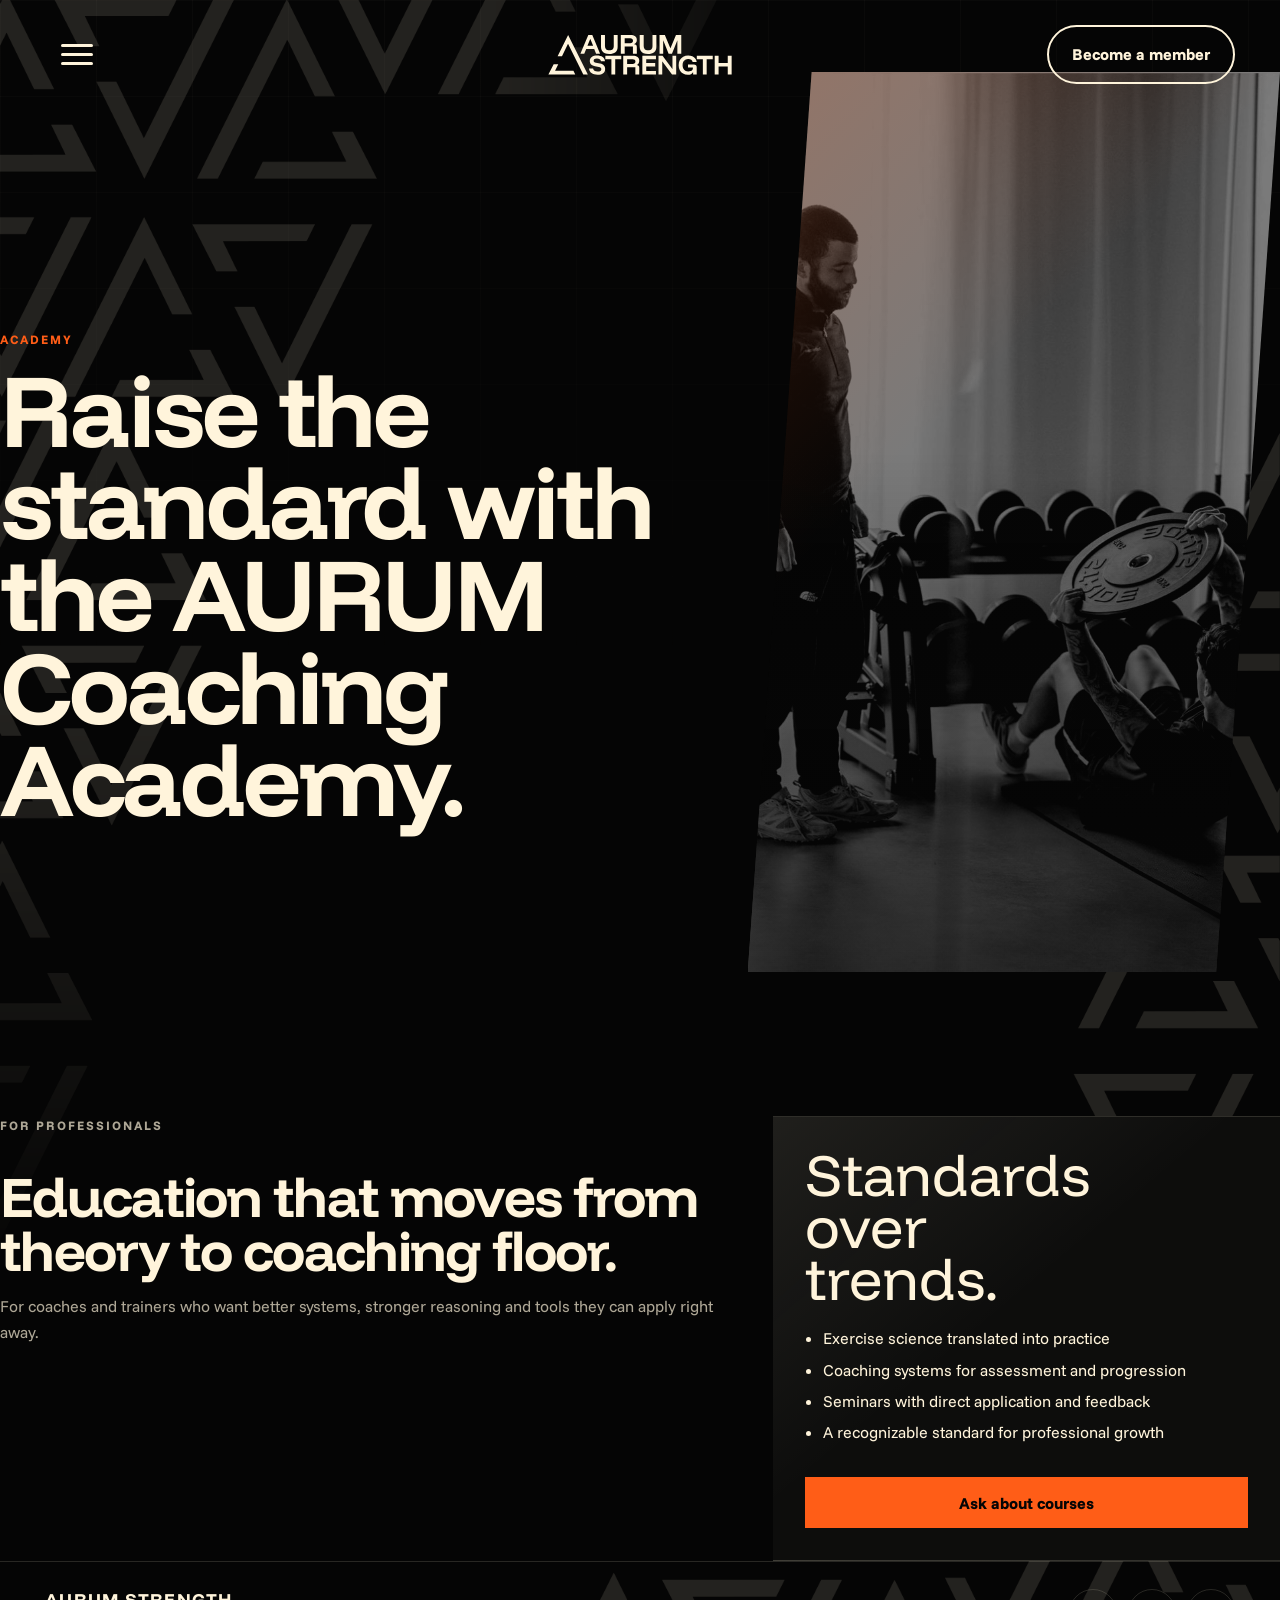
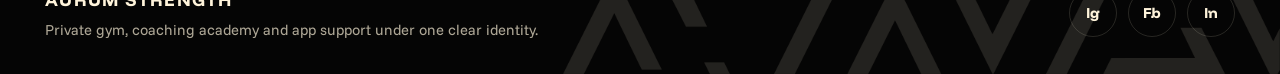
==== academy.html @ a79fa06f "Initial AURUMstrength website" ====
<!DOCTYPE html>
<html lang="en">
  <head>
    <meta charset="UTF-8" />
    <meta name="viewport" content="width=device-width, initial-scale=1.0" />
    <title>Academy | AURUM Strength</title>
    <meta
      name="description"
      content="AURUM Coaching Academy offers practical education for coaches and trainers who want stronger systems."
    />
    <link rel="preconnect" href="https://fonts.googleapis.com" />
    <link rel="preconnect" href="https://fonts.gstatic.com" crossorigin />
    <link
      href="https://fonts.googleapis.com/css2?family=Funnel+Display:wght@300..800&amp;family=Funnel+Sans:wght@300..800&amp;display=swap"
      rel="stylesheet"
    />
    <link rel="stylesheet" href="styles.css" />
  </head>
  <body>
    <div class="site-shell">
      <header class="site-header">
        <button class="nav-toggle" type="button" aria-expanded="false" aria-controls="site-nav" aria-label="Open navigation">
          <span></span>
          <span></span>
          <span></span>
        </button>
        <a class="brand" href="index.html" aria-label="Aurum Strength home">
          <img src="assets/logo-horizontal-beige.svg" alt="AURUM Strength" />
        </a>
        <a class="member-cta" href="contact.html">Become a member</a>
        <nav class="site-nav" id="site-nav" aria-label="Primary">
          <div class="nav-panel">
            <div class="nav-column">
              <p>Navigate</p>
              <a href="index.html">Home</a>
              <a href="offer.html">Offer</a>
              <a href="system.html">System</a>
              <a class="is-active" href="academy.html">Academy</a>
              <a href="contact.html">Contact</a>
            </div>
            <div class="nav-column nav-column-large">
              <p>Start</p>
              <a href="contact.html">Become a member</a>
              <a href="contact.html">Book intake</a>
            </div>
            <div class="nav-column nav-meta">
              <p>AURUM Strength</p>
              <span>Private gym, coaching academy and app support in Antwerp.</span>
            </div>
          </div>
        </nav>
      </header>

      <main>
        <section class="academy-hero section">
          <div class="reveal">
            <p class="eyebrow">Academy</p>
            <h1>Raise the standard with the AURUM Coaching Academy.</h1>
          </div>
          <figure class="academy-media reveal">
            <img
              src="assets/aurum-coaching.jpeg"
              alt="AURUM coach observing training technique"
            />
          </figure>
        </section>

        <section class="section academy-layout">
          <div class="section-heading reveal">
            <p class="eyebrow">For professionals</p>
            <h2>Education that moves from theory to coaching floor.</h2>
            <p>
              For coaches and trainers who want better systems, stronger
              reasoning and tools they can apply right away.
            </p>
          </div>
          <div class="academy-manifest reveal">
            <p>Standards over trends.</p>
            <ul>
              <li>Exercise science translated into practice</li>
              <li>Coaching systems for assessment and progression</li>
              <li>Seminars with direct application and feedback</li>
              <li>A recognizable standard for professional growth</li>
            </ul>
            <a class="button button-primary" href="contact.html">Ask about courses</a>
          </div>
        </section>
      </main>

      <footer class="site-footer">
        <div>
          <p>AURUM Strength</p>
          <p>Private gym, coaching academy and app support under one clear identity.</p>
        </div>
        <nav class="footer-socials" aria-label="Social media">
          <a href="https://www.instagram.com/aurumstrength/" target="_blank" rel="noopener" aria-label="AURUM Strength on Instagram">Ig</a>
          <a href="https://www.facebook.com/aurumstrength/" target="_blank" rel="noopener" aria-label="AURUM Strength on Facebook">Fb</a>
          <a href="https://www.linkedin.com/company/aurum-strength/" target="_blank" rel="noopener" aria-label="AURUM Strength on LinkedIn">In</a>
        </nav>
      </footer>
    </div>
    <script src="script.js"></script>
  </body>
</html>
---- styles.css ----
:root {
  --color-black: #050505;
  --color-black-soft: #0d0d0c;
  --color-beige: #fff4db;
  --color-beige-muted: rgba(255, 244, 219, 0.68);
  --color-beige-line: rgba(255, 244, 219, 0.14);
  --color-orange: #ff5d17;
  --color-orange-soft: rgba(255, 93, 23, 0.14);
  --shadow-large: 0 28px 70px rgba(0, 0, 0, 0.48);
  --page-padding: clamp(1rem, 3.5vw, 4rem);
  --corner-pattern-width: clamp(440px, 56vw, 920px);
}

* {
  box-sizing: border-box;
}

html {
  scroll-behavior: smooth;
}

body {
  margin: 0;
  font-family: "Funnel Sans", "Helvetica Neue", Arial, sans-serif;
  background: var(--color-black);
  color: var(--color-beige);
}

body.nav-open {
  overflow: hidden;
}

body::before {
  content: "";
  position: fixed;
  inset: 0;
  z-index: -1;
  background:
    linear-gradient(90deg, rgba(255, 244, 219, 0.035) 1px, transparent 1px),
    linear-gradient(rgba(255, 244, 219, 0.035) 1px, transparent 1px);
  background-size: 96px 96px;
  mask-image: linear-gradient(180deg, rgba(0, 0, 0, 0.7), transparent 78%);
  pointer-events: none;
}

a {
  color: inherit;
  text-decoration: none;
}

p,
ul,
figure {
  margin: 0;
}

ul {
  padding-left: 1.1rem;
}

img {
  display: block;
  max-width: 100%;
}

.site-shell {
  position: relative;
  min-height: 100vh;
  overflow-x: hidden;
}

.site-shell::before {
  content: "";
  position: absolute;
  top: 0;
  left: 0;
  z-index: 0;
  width: min(100vw, calc(var(--corner-pattern-width) + 10vw));
  height: min(145vh, 1500px);
  background: url("assets/aurum-pattern-corner.png") top left / var(--corner-pattern-width) auto no-repeat;
  opacity: 0.12;
  -webkit-mask-image:
    linear-gradient(90deg, black 0 58%, transparent 100%),
    linear-gradient(180deg, black 0 54%, transparent 100%);
  -webkit-mask-composite: source-in;
  mask-image:
    linear-gradient(90deg, black 0 58%, transparent 100%),
    linear-gradient(180deg, black 0 54%, transparent 100%);
  mask-composite: intersect;
  pointer-events: none;
}

.site-shell::after {
  content: "";
  position: absolute;
  right: 0;
  bottom: 0;
  z-index: 0;
  width: min(100vw, calc(var(--corner-pattern-width) + 10vw));
  height: min(145vh, 1500px);
  background: url("assets/aurum-pattern-corner.png") top left / var(--corner-pattern-width) auto no-repeat;
  opacity: 0.12;
  transform: rotate(180deg);
  pointer-events: none;
}

.site-header,
main,
.site-footer {
  position: relative;
  z-index: 1;
}

.section {
  width: 100%;
  margin: 0;
  padding-left: var(--page-padding);
  padding-right: var(--page-padding);
}

.site-header {
  position: fixed;
  top: 0;
  left: 0;
  z-index: 20;
  display: flex;
  align-items: center;
  justify-content: space-between;
  gap: 1rem;
  width: 100%;
  margin: 0;
  min-height: 108px;
  padding: 1.4rem var(--page-padding);
  background: transparent;
  color: var(--color-beige);
  transition:
    min-height 220ms ease,
    padding 220ms ease,
    background 220ms ease,
    box-shadow 220ms ease,
    color 220ms ease;
}

.site-header::after {
  content: "";
  position: absolute;
  left: var(--page-padding);
  right: var(--page-padding);
  bottom: -1px;
  height: 1px;
  background: linear-gradient(90deg, transparent, rgba(255, 244, 219, 0.44), transparent);
  opacity: 0;
  transition: opacity 220ms ease;
}

.site-header.is-scrolled {
  min-height: 86px;
  padding-block: 1rem;
  background: rgba(5, 5, 5, 0.88);
  box-shadow: 0 18px 42px rgba(0, 0, 0, 0.34);
  backdrop-filter: blur(20px);
}

.site-header.is-scrolled::after,
.nav-open .site-header::after {
  opacity: 1;
}

.nav-open .site-header {
  background: var(--color-beige);
  color: var(--color-black);
  box-shadow: none;
}

.brand {
  position: absolute;
  left: 50%;
  top: 50%;
  z-index: 31;
  transform: translate(-50%, -50%);
}

.brand img {
  width: clamp(190px, 15vw, 260px);
  height: auto;
}

.nav-open .brand img {
  filter: brightness(0);
}

.site-nav {
  position: fixed;
  inset: 0;
  z-index: 25;
  display: grid;
  align-items: center;
  min-height: 100vh;
  padding: 9rem var(--page-padding) 4rem;
  background: var(--color-beige);
  color: var(--color-black);
  opacity: 0;
  pointer-events: none;
  transform: translateY(-1rem);
  transition:
    opacity 220ms ease,
    transform 220ms ease;
}

.site-nav::before {
  content: "";
  position: absolute;
  inset: 0;
  background: url("assets/aurum-pattern-corner.png") top left / var(--corner-pattern-width) auto no-repeat;
  filter: brightness(0);
  opacity: 0.08;
  -webkit-mask-image:
    linear-gradient(90deg, black 0 58%, transparent 100%),
    linear-gradient(180deg, black 0 54%, transparent 100%);
  -webkit-mask-composite: source-in;
  mask-image:
    linear-gradient(90deg, black 0 58%, transparent 100%),
    linear-gradient(180deg, black 0 54%, transparent 100%);
  mask-composite: intersect;
  pointer-events: none;
}

.site-nav.is-open {
  opacity: 1;
  pointer-events: auto;
  transform: translateY(0);
}

.nav-panel {
  position: relative;
  z-index: 1;
  display: grid;
  grid-template-columns: minmax(220px, 0.85fr) minmax(260px, 1fr) minmax(220px, 0.85fr);
  gap: clamp(2rem, 6vw, 7rem);
  width: 100%;
}

.nav-column {
  display: grid;
  align-content: start;
  gap: 1rem;
}

.nav-column p {
  margin-bottom: 0.6rem;
  color: rgba(5, 5, 5, 0.58);
  text-transform: uppercase;
  letter-spacing: 0.14em;
  font-size: 0.78rem;
  font-weight: 900;
}

.nav-column a {
  width: fit-content;
  color: var(--color-black);
  font-family: "Funnel Display", "Funnel Sans", sans-serif;
  font-size: clamp(2.4rem, 4.2vw, 5.4rem);
  font-weight: 900;
  line-height: 0.92;
  letter-spacing: -0.03em;
  text-transform: uppercase;
  transition:
    color 180ms ease,
    transform 180ms ease;
}

.nav-column a:hover,
.nav-column a:focus-visible,
.nav-column .is-active {
  color: var(--color-orange);
  transform: translateX(0.25rem);
}

.nav-column-large,
.nav-meta {
  padding-top: 0;
}

.nav-meta {
  gap: 1.6rem;
}

.nav-meta span {
  max-width: 18rem;
  color: rgba(5, 5, 5, 0.7);
  font-size: clamp(1.1rem, 1.4vw, 1.35rem);
  line-height: 1.45;
}

.member-cta {
  position: relative;
  z-index: 31;
  display: inline-flex;
  align-items: center;
  justify-content: center;
  min-height: 3.7rem;
  padding: 0.95rem 1.45rem;
  border: 2px solid currentColor;
  border-radius: 999px;
  color: currentColor;
  font-size: clamp(1rem, 1.05vw, 1.2rem);
  font-weight: 900;
  transition:
    background 180ms ease,
    color 180ms ease,
    transform 180ms ease;
}

.member-cta:hover,
.member-cta:focus-visible {
  background: var(--color-beige);
  color: var(--color-black);
  transform: translateY(-2px);
}

.nav-open .member-cta:hover,
.nav-open .member-cta:focus-visible {
  background: var(--color-black);
  color: var(--color-beige);
}

.nav-toggle {
  position: relative;
  z-index: 31;
  display: grid;
  gap: 0.34rem;
  width: 4rem;
  height: 4rem;
  place-content: center;
  border: 0;
  padding: 0;
  background: transparent;
  color: currentColor;
  cursor: pointer;
}

.nav-toggle span {
  display: block;
  width: 2rem;
  height: 0.22rem;
  border-radius: 999px;
  background: currentColor;
  transition:
    opacity 180ms ease,
    transform 180ms ease;
}

.nav-toggle.is-open span:nth-child(1) {
  transform: translateY(0.56rem) rotate(45deg);
}

.nav-toggle.is-open span:nth-child(2) {
  opacity: 0;
}

.nav-toggle.is-open span:nth-child(3) {
  transform: translateY(-0.56rem) rotate(-45deg);
}

.hero,
.page-hero {
  display: grid;
  grid-template-columns: minmax(0, 0.95fr) minmax(320px, 1.05fr);
  gap: 2rem;
  align-items: end;
  padding: 4.5rem 0 3rem;
}

.hero {
  min-height: 100vh;
  align-items: stretch;
  padding-top: 0;
}

.page-hero,
.academy-hero,
.contact-hero {
  min-height: 100vh;
  align-items: stretch;
  padding-top: 0;
}

.hero-copy,
.page-hero > div,
.academy-hero > div,
.contact-hero > div {
  align-self: center;
  padding-top: 7rem;
}

.hero .hero-media,
.page-hero .page-media,
.academy-hero .academy-media,
.contact-hero .contact-media {
  min-height: 100vh;
}

.page-hero {
  min-height: 100vh;
}

.eyebrow,
.card-label {
  color: var(--color-orange);
  text-transform: uppercase;
  letter-spacing: 0.16em;
  font-size: 0.78rem;
  font-weight: 800;
}

.eyebrow {
  margin-bottom: 1rem;
}

h1,
h2,
h3 {
  margin: 0;
  font-family: "Funnel Display", "Funnel Sans", sans-serif;
  letter-spacing: -0.03em;
}

.hero h1,
.page-hero h1 {
  max-width: 10ch;
  font-size: clamp(4rem, 8vw, 8rem);
  line-height: 0.9;
}

.page-hero h1 {
  max-width: 11ch;
}

.hero-text,
.section-heading p,
.atmosphere-copy p,
.feature-card p,
.content-card p,
.step-card p,
.contact-card p,
.detail-panel,
.site-footer {
  color: var(--color-beige-muted);
  line-height: 1.65;
}

.hero-text {
  max-width: 39rem;
  margin-top: 1.35rem;
  font-size: 1.08rem;
}

.hero-actions {
  display: flex;
  flex-wrap: wrap;
  gap: 0.85rem;
  margin-top: 2rem;
}

.button {
  display: inline-flex;
  align-items: center;
  justify-content: center;
  min-height: 3.2rem;
  padding: 0.85rem 1.25rem;
  border: 1px solid transparent;
  font-weight: 800;
  transition:
    transform 180ms ease,
    background 180ms ease,
    border-color 180ms ease;
}

.button:hover,
.button:focus-visible {
  transform: translateY(-2px);
}

.button-primary {
  background: var(--color-orange);
  color: var(--color-black);
}

.button-secondary {
  border-color: var(--color-beige-line);
  background: rgba(255, 244, 219, 0.05);
  color: var(--color-beige);
}

.hero-media,
.page-media,
.image-frame,
.academy-media,
.contact-media {
  position: relative;
  overflow: hidden;
  background: var(--color-black-soft);
  box-shadow: var(--shadow-large);
}

.hero-media,
.page-media {
  min-height: clamp(420px, 58vw, 690px);
}

.image-frame {
  min-height: 520px;
}

.hero-media img,
.page-media img,
.image-frame img,
.academy-media img,
.contact-media img {
  width: 100%;
  height: 100%;
  min-height: inherit;
  object-fit: cover;
  opacity: 0.56;
  filter: grayscale(1) contrast(1.12) brightness(0.82);
}

.hero-media::after,
.page-media::after,
.image-frame::after,
.academy-media::after,
.contact-media::after {
  content: "";
  position: absolute;
  inset: 0;
  background:
    linear-gradient(180deg, transparent 42%, rgba(5, 5, 5, 0.56)),
    linear-gradient(135deg, rgba(255, 93, 23, 0.2), transparent 38%);
  pointer-events: none;
}

.proof-strip {
  display: grid;
  grid-template-columns: repeat(4, minmax(0, 1fr));
  gap: 1rem;
  width: 100%;
  margin: 0;
  padding: 1.1rem var(--page-padding);
  border-top: 1px solid var(--color-beige-line);
  border-bottom: 1px solid var(--color-beige-line);
  color: var(--color-beige-muted);
  text-transform: uppercase;
  letter-spacing: 0.14em;
  font-size: 0.76rem;
}

.split-section,
.content-grid,
.steps-grid,
.contact-grid,
.offer-editorial,
.system-timeline,
.academy-layout,
.contact-layout,
.atmosphere-section,
.cta-band {
  padding: 6rem 0 0;
}

.section-heading {
  display: grid;
  gap: 1rem;
  max-width: 48rem;
}

.section-heading h2,
.atmosphere-copy h2,
.cta-band h2 {
  font-size: clamp(2.4rem, 4.4vw, 5rem);
  line-height: 0.96;
}

.page-hero-offer {
  grid-template-columns: minmax(0, 1.25fr) minmax(300px, 0.75fr);
}

.page-hero-offer .page-media {
  min-height: 100vh;
}

.page-hero-system {
  grid-template-columns: minmax(320px, 0.78fr) minmax(0, 1.22fr);
}

.page-hero-system .page-media {
  order: -1;
  min-height: 100vh;
}

.offer-editorial {
  display: grid;
  grid-template-columns: minmax(260px, 0.42fr) minmax(0, 0.58fr);
  gap: 3rem;
  align-items: start;
}

.offer-intro {
  position: sticky;
  top: 8rem;
  display: grid;
  gap: 1rem;
}

.offer-intro h2 {
  font-size: clamp(2.2rem, 4vw, 4.2rem);
  line-height: 0.98;
}

.offer-intro p:last-child,
.offer-row p {
  color: var(--color-beige-muted);
  line-height: 1.65;
}

.offer-stack {
  display: grid;
  border-top: 1px solid var(--color-beige-line);
}

.offer-row {
  display: grid;
  grid-template-columns: 4rem minmax(0, 1fr);
  gap: 1rem 1.5rem;
  padding: 2rem 0;
  border-bottom: 1px solid var(--color-beige-line);
}

.offer-row > p {
  grid-column: 2;
  max-width: 34rem;
}

.offer-row span {
  color: var(--color-orange);
  font-family: "Funnel Display", "Funnel Sans", sans-serif;
  font-size: clamp(2.4rem, 4vw, 4.4rem);
  line-height: 0.9;
}

.offer-row h2 {
  max-width: 13ch;
  margin-top: 0.45rem;
  font-size: clamp(1.8rem, 3vw, 3.1rem);
  line-height: 0.96;
}

.system-timeline {
  position: relative;
  display: grid;
  gap: 0;
}

.system-timeline::before {
  content: "";
  position: absolute;
  top: 6rem;
  bottom: 0;
  left: 5.2rem;
  width: 1px;
  background: linear-gradient(180deg, var(--color-orange), var(--color-beige-line));
}

.timeline-step {
  position: relative;
  display: grid;
  grid-template-columns: 7rem minmax(0, 1fr);
  gap: 2rem;
  padding: 2.2rem 0;
  border-top: 1px solid var(--color-beige-line);
}

.timeline-step:last-child {
  border-bottom: 1px solid var(--color-beige-line);
}

.timeline-step span {
  position: relative;
  z-index: 1;
  display: grid;
  place-items: center;
  width: 4.5rem;
  height: 4.5rem;
  background: var(--color-black);
  border: 1px solid var(--color-orange);
  color: var(--color-orange);
  font-family: "Funnel Display", "Funnel Sans", sans-serif;
  font-size: 1.7rem;
}

.timeline-step h2 {
  max-width: 16ch;
  font-size: clamp(2rem, 4vw, 4.2rem);
  line-height: 0.92;
}

.timeline-step p {
  max-width: 38rem;
  margin-top: 1rem;
  color: var(--color-beige-muted);
  line-height: 1.65;
}

.academy-hero {
  display: grid;
  grid-template-columns: minmax(0, 0.78fr) minmax(300px, 0.58fr);
  gap: 2rem;
  align-items: center;
  min-height: 72vh;
  padding: 4.5rem 0 3rem;
}

.academy-hero h1 {
  max-width: 12ch;
  font-size: clamp(4rem, 8vw, 8rem);
  line-height: 0.9;
}

.academy-media {
  min-height: 100vh;
  clip-path: polygon(12% 0, 100% 0, 88% 100%, 0 100%);
}

.academy-layout {
  display: grid;
  grid-template-columns: minmax(0, 0.95fr) minmax(300px, 0.65fr);
  gap: 2rem;
  align-items: start;
}

.academy-manifest {
  display: grid;
  gap: 1.5rem;
  padding: 2rem;
  background:
    linear-gradient(140deg, rgba(255, 244, 219, 0.08), transparent 45%),
    var(--color-black-soft);
  border-top: 1px solid var(--color-beige-line);
  border-bottom: 1px solid var(--color-beige-line);
}

.academy-manifest > p {
  max-width: 8ch;
  color: var(--color-beige);
  font-family: "Funnel Display", "Funnel Sans", sans-serif;
  font-size: clamp(2.4rem, 4.6vw, 4.6rem);
  line-height: 0.88;
}

.academy-manifest li {
  margin-bottom: 0.7rem;
}

.contact-hero {
  position: relative;
  display: grid;
  grid-template-columns: minmax(0, 0.72fr) minmax(320px, 0.78fr);
  gap: 0;
  align-items: end;
  padding: 0 0 0;
}

.contact-hero::before {
  content: "";
  position: absolute;
  inset: 0 auto auto 0;
  z-index: 1;
  width: min(100vw, calc(var(--corner-pattern-width) + 10vw));
  height: min(145vh, 1500px);
  background: url("assets/aurum-pattern-corner.png") top left / var(--corner-pattern-width) auto no-repeat;
  opacity: 0.12;
  -webkit-mask-image:
    linear-gradient(90deg, black 0 58%, transparent 100%),
    linear-gradient(180deg, black 0 54%, transparent 100%);
  -webkit-mask-composite: source-in;
  mask-image:
    linear-gradient(90deg, black 0 58%, transparent 100%),
    linear-gradient(180deg, black 0 54%, transparent 100%);
  mask-composite: intersect;
  pointer-events: none;
}

.contact-hero > div {
  position: relative;
  z-index: 2;
}

.contact-hero h1 {
  max-width: 10ch;
  font-size: clamp(4rem, 8vw, 8rem);
  line-height: 0.9;
}

.contact-media {
  position: relative;
  z-index: 0;
  width: calc(100% + clamp(4.5rem, 8vw, 9.5rem));
  min-height: 100vh;
  align-self: stretch;
  margin-left: calc(clamp(4.5rem, 8vw, 9.5rem) * -1);
}

.contact-layout {
  display: grid;
  grid-template-columns: minmax(0, 0.8fr) minmax(0, 0.8fr) minmax(260px, 0.55fr);
  gap: 0;
  padding-bottom: 6rem;
}

.contact-note {
  display: grid;
  align-content: end;
  min-height: 320px;
  padding: 1.6rem;
  background: var(--color-orange);
  color: var(--color-black);
}

.contact-note p {
  font-family: "Funnel Display", "Funnel Sans", sans-serif;
  font-size: clamp(1.8rem, 3vw, 3rem);
  line-height: 0.98;
}

.map-section {
  display: grid;
  grid-template-columns: minmax(260px, 0.35fr) minmax(0, 0.65fr);
  gap: 2rem;
  align-items: stretch;
  padding-top: 0;
  padding-bottom: 6rem;
}

.map-copy {
  display: grid;
  align-content: end;
  min-height: 520px;
  padding: 2rem 0;
}

.map-copy h2 {
  max-width: 8ch;
  font-size: clamp(3rem, 6vw, 7rem);
  line-height: 0.88;
}

.map-copy p:last-child {
  margin-top: 1rem;
  color: var(--color-beige-muted);
  font-size: 1.05rem;
}

.map-card {
  position: relative;
  display: block;
  min-height: 520px;
  overflow: hidden;
  background:
    linear-gradient(135deg, rgba(255, 93, 23, 0.12), transparent 46%),
    var(--color-black-soft);
  border-top: 1px solid var(--color-beige-line);
  border-bottom: 1px solid var(--color-beige-line);
  box-shadow: var(--shadow-large);
}

.map-card iframe {
  width: 100%;
  height: 100%;
  min-height: inherit;
  border: 0;
  filter: grayscale(1) contrast(1.15) invert(0.9) hue-rotate(180deg);
  opacity: 0.72;
  pointer-events: none;
}

.map-card::after {
  content: "";
  position: absolute;
  inset: 0;
  background:
    linear-gradient(180deg, rgba(5, 5, 5, 0.05), rgba(5, 5, 5, 0.34)),
    radial-gradient(circle at 50% 50%, rgba(255, 93, 23, 0.18), transparent 28%);
  pointer-events: none;
}

.map-badge {
  position: absolute;
  right: 1.2rem;
  bottom: 1.2rem;
  z-index: 1;
  display: inline-flex;
  align-items: center;
  min-height: 3rem;
  padding: 0.8rem 1rem;
  background: var(--color-orange);
  color: var(--color-black);
  font-weight: 900;
}

.question-section {
  display: grid;
  grid-template-columns: minmax(260px, 0.38fr) minmax(0, 0.62fr);
  gap: 2rem;
  align-items: start;
  padding-top: 0;
  padding-bottom: 7rem;
}

.question-heading {
  display: grid;
  gap: 1rem;
  position: sticky;
  top: 8rem;
}

.question-heading h2 {
  max-width: 8ch;
  font-size: clamp(3rem, 6vw, 7rem);
  line-height: 0.88;
}

.question-heading p:last-child {
  max-width: 22rem;
  color: var(--color-beige-muted);
  line-height: 1.65;
}

.contact-form {
  display: grid;
  gap: 1.2rem;
  padding: 2rem;
  background:
    linear-gradient(140deg, rgba(255, 244, 219, 0.07), transparent 45%),
    var(--color-black-soft);
  border-top: 1px solid var(--color-beige-line);
  border-bottom: 1px solid var(--color-beige-line);
  box-shadow: var(--shadow-large);
}

.form-row {
  display: grid;
  grid-template-columns: repeat(2, minmax(0, 1fr));
  gap: 1rem;
}

.contact-form label {
  display: grid;
  gap: 0.55rem;
}

.contact-form span {
  color: var(--color-beige);
  font-size: 0.9rem;
  font-weight: 800;
  letter-spacing: 0.06em;
  text-transform: uppercase;
}

.contact-form input,
.contact-form textarea,
.contact-form select {
  width: 100%;
  border: 1px solid rgba(255, 244, 219, 0.26);
  border-radius: 0;
  background: rgba(255, 244, 219, 0.06);
  color: var(--color-beige);
  font: inherit;
  min-height: 3.6rem;
  padding: 0.95rem 1rem;
  outline: 0;
  transition:
    border-color 180ms ease,
    background 180ms ease,
    box-shadow 180ms ease;
}

.contact-form textarea {
  min-height: 180px;
  resize: vertical;
}

.contact-form select {
  appearance: none;
  background-image:
    linear-gradient(45deg, transparent 50%, var(--color-beige) 50%),
    linear-gradient(135deg, var(--color-beige) 50%, transparent 50%);
  background-position:
    calc(100% - 1.35rem) 50%,
    calc(100% - 1rem) 50%;
  background-size: 0.38rem 0.38rem, 0.38rem 0.38rem;
  background-repeat: no-repeat;
}

.contact-form input:focus,
.contact-form textarea:focus,
.contact-form select:focus {
  border-color: var(--color-orange);
  background: rgba(255, 244, 219, 0.09);
  box-shadow: 0 0 0 3px rgba(255, 93, 23, 0.12);
}

.contact-form button {
  justify-self: start;
  margin-top: 0.5rem;
}

.feature-grid,
.content-grid,
.steps-grid,
.contact-grid {
  display: grid;
  gap: 0;
}

.feature-grid {
  grid-template-columns: repeat(3, minmax(0, 1fr));
  margin-top: 2.2rem;
}

.content-grid {
  grid-template-columns: repeat(3, minmax(0, 1fr));
}

.steps-grid {
  grid-template-columns: repeat(4, minmax(0, 1fr));
}

.contact-grid {
  grid-template-columns: repeat(2, minmax(0, 1fr));
  padding-bottom: 6rem;
}

.feature-card,
.content-card,
.step-card,
.contact-card,
.detail-panel {
  min-height: 320px;
  padding: 1.6rem;
  background: var(--color-black);
  border-top: 1px solid var(--color-beige-line);
  border-bottom: 1px solid var(--color-beige-line);
}

.feature-card {
  display: grid;
  align-content: end;
  gap: 1rem;
}

.feature-card span,
.step-card span {
  color: var(--color-orange);
  font-family: "Funnel Display", "Funnel Sans", sans-serif;
  font-size: 2rem;
}

.feature-card h3,
.content-card h2,
.step-card h2,
.contact-card h2 {
  font-size: clamp(1.6rem, 2.4vw, 2.35rem);
  line-height: 1;
}

.content-card,
.step-card,
.contact-card {
  display: grid;
  align-content: start;
  gap: 1rem;
}

.content-card ul,
.detail-panel ul {
  color: var(--color-beige);
}

.content-card li,
.detail-panel li {
  margin-bottom: 0.7rem;
}

.atmosphere-section {
  display: grid;
  grid-template-columns: minmax(0, 1.1fr) minmax(0, 0.9fr);
  gap: 2rem;
  align-items: center;
}

.atmosphere-copy {
  max-width: 34rem;
}

.cta-band {
  display: flex;
  justify-content: space-between;
  gap: 2rem;
  align-items: end;
  margin-top: 6rem;
  padding: 2rem 0 6rem;
  border-top: 1px solid var(--color-beige-line);
}

.detail-panel {
  display: grid;
  gap: 1.5rem;
  align-content: start;
  border-top: 1px solid var(--color-beige-line);
}

.site-footer {
  display: flex;
  flex-wrap: wrap;
  align-items: center;
  justify-content: space-between;
  gap: 1rem;
  width: 100%;
  margin: 0;
  padding: 1.4rem var(--page-padding) 2rem;
  border-top: 1px solid var(--color-beige-line);
  font-size: 0.92rem;
}

.site-footer > div {
  display: grid;
  gap: 0.25rem;
}

.site-footer > div p:first-child {
  color: var(--color-beige);
  font-family: "Funnel Display", "Funnel Sans", sans-serif;
  font-size: 1.1rem;
  font-weight: 900;
  letter-spacing: 0.08em;
  text-transform: uppercase;
}

.footer-socials {
  display: inline-flex;
  gap: 0.7rem;
}

.footer-socials a {
  display: grid;
  place-items: center;
  width: 3rem;
  height: 3rem;
  border: 1px solid var(--color-beige-line);
  border-radius: 999px;
  color: var(--color-beige);
  font-family: "Funnel Display", "Funnel Sans", sans-serif;
  font-weight: 900;
  transition:
    background 180ms ease,
    border-color 180ms ease,
    color 180ms ease,
    transform 180ms ease;
}

.footer-socials a:hover,
.footer-socials a:focus-visible {
  background: var(--color-orange);
  border-color: var(--color-orange);
  color: var(--color-black);
  transform: translateY(-2px);
}

.reveal {
  opacity: 0;
  transform: translateY(22px);
  transition:
    opacity 700ms ease,
    transform 700ms ease;
}

.reveal.is-visible {
  opacity: 1;
  transform: translateY(0);
}

@media (max-width: 1080px) {
  .hero,
  .page-hero,
  .academy-hero,
  .contact-hero,
  .atmosphere-section,
  .offer-editorial,
  .academy-layout,
  .contact-layout,
  .map-section,
  .question-section {
    grid-template-columns: 1fr;
  }

  .hero h1,
  .page-hero h1,
  .academy-hero h1,
  .contact-hero h1 {
    max-width: 12ch;
  }

  .content-grid,
  .steps-grid {
    grid-template-columns: repeat(2, minmax(0, 1fr));
  }

  .page-hero-offer .page-media {
    transform: none;
  }

  .page-hero-system .page-media {
    order: initial;
  }

  .offer-intro {
    position: static;
  }

  .question-heading {
    position: static;
  }

  .contact-note {
    min-height: 220px;
  }

  .contact-media {
    width: 100%;
    margin-left: 0;
  }

  .map-copy,
  .map-card {
    min-height: 360px;
  }
}

@media (max-width: 820px) {
  .site-header {
    min-height: 86px;
  }

  .brand img {
    width: 178px;
  }

  .member-cta {
    min-height: 3.1rem;
    padding: 0.75rem 1rem;
    font-size: 0.92rem;
  }

  .nav-toggle {
    width: 3.35rem;
    height: 3.35rem;
  }

  .nav-toggle span {
    width: 1.75rem;
  }

  .site-nav {
    padding-top: 8rem;
  }

  .nav-panel {
    grid-template-columns: 1fr;
    gap: 2.6rem;
  }

  .nav-column-large,
  .nav-meta {
    padding-top: 0;
  }

  .nav-column a {
    font-size: clamp(2.4rem, 12vw, 4.2rem);
  }

  .map-section {
    gap: 1rem;
    padding-bottom: 4rem;
  }

  .map-copy {
    min-height: auto;
    padding: 0;
  }

  .site-footer {
    align-items: flex-start;
    flex-direction: column;
  }

  .form-row {
    grid-template-columns: 1fr;
  }

  .hero,
  .page-hero {
    padding-top: 0;
  }

  .hero-media,
  .page-media,
  .image-frame,
  .academy-media,
  .contact-media {
    min-height: 380px;
  }

  .academy-media {
    clip-path: none;
  }

  .proof-strip,
  .feature-grid,
  .content-grid,
  .steps-grid,
  .contact-grid {
    grid-template-columns: 1fr;
  }

  .cta-band {
    align-items: flex-start;
    flex-direction: column;
  }

  .offer-row {
    grid-template-columns: 1fr;
  }

  .offer-row > p {
    grid-column: auto;
  }

  .system-timeline::before {
    left: 2.25rem;
  }

  .timeline-step {
    grid-template-columns: 4.5rem minmax(0, 1fr);
    gap: 1.25rem;
  }

  .timeline-step h2 {
    font-size: clamp(1.8rem, 9vw, 3rem);
  }
}

@media (max-width: 560px) {
  .brand img {
    width: 150px;
  }

  .site-header {
    min-height: 76px;
  }

  .member-cta {
    min-height: 2.75rem;
    padding: 0.65rem 0.82rem;
    font-size: 0.8rem;
  }

  .nav-toggle {
    width: 3rem;
    height: 3rem;
  }

  .nav-toggle span {
    width: 1.55rem;
    height: 0.18rem;
  }

  .hero h1,
  .page-hero h1,
  .academy-hero h1,
  .contact-hero h1 {
    font-size: clamp(3.2rem, 17vw, 4.7rem);
  }

  .feature-card,
  .content-card,
  .step-card,
  .contact-card,
  .detail-panel,
  .academy-manifest,
  .contact-note,
  .contact-form {
    min-height: 260px;
    padding: 1.25rem;
  }

  .timeline-step {
    grid-template-columns: 1fr;
  }

  .system-timeline::before {
    display: none;
  }

  .proof-strip {
    letter-spacing: 0.1em;
  }
}

@media (prefers-reduced-motion: reduce) {
  html {
    scroll-behavior: auto;
  }

  .button,
  .reveal {
    transition: none;
  }

  .reveal {
    opacity: 1;
    transform: none;
  }
}
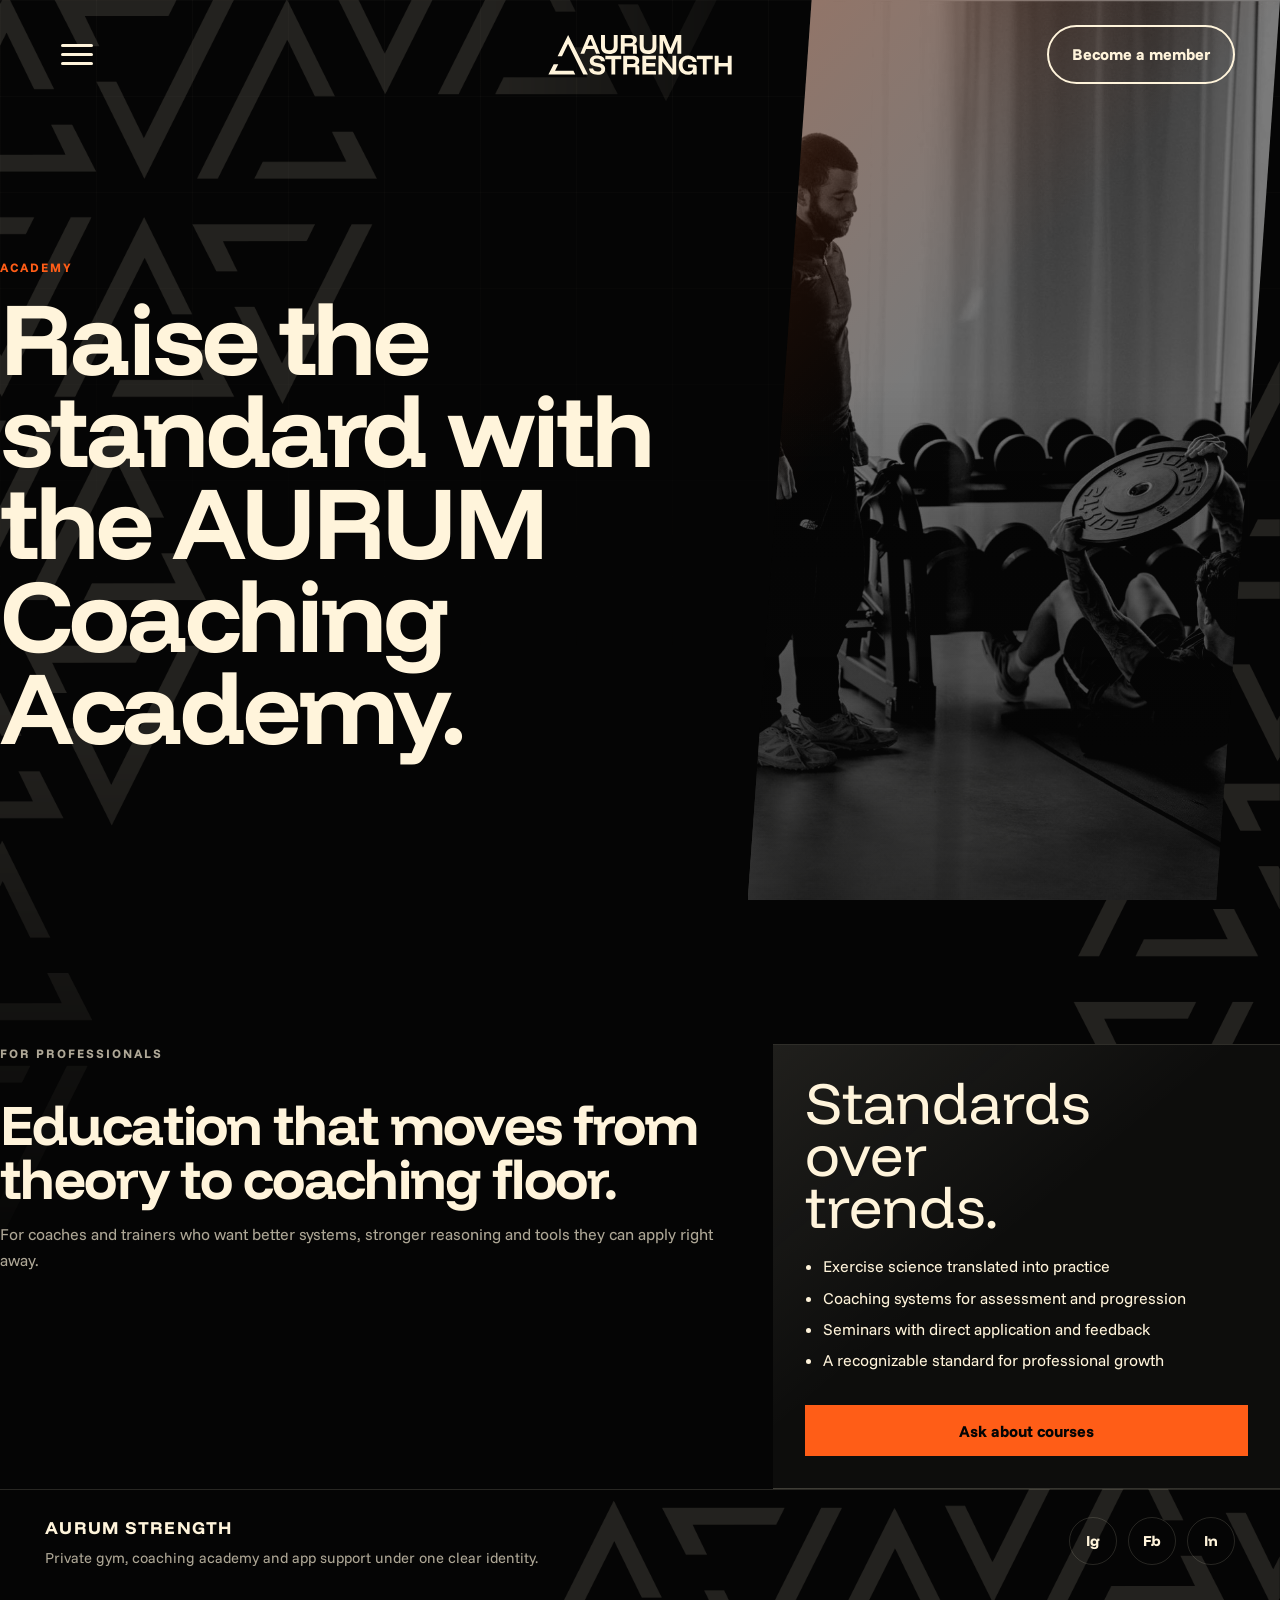
==== commit 4a62ede8: "Add member application page" ====
--- a/academy.html
+++ b/academy.html
@@ -27,7 +27,7 @@
         <a class="brand" href="index.html" aria-label="Aurum Strength home">
           <img src="assets/logo-horizontal-beige.svg" alt="AURUM Strength" />
         </a>
-        <a class="member-cta" href="contact.html">Become a member</a>
+        <a class="member-cta" href="member.html">Become a member</a>
         <nav class="site-nav" id="site-nav" aria-label="Primary">
           <div class="nav-panel">
             <div class="nav-column">
@@ -40,7 +40,7 @@
             </div>
             <div class="nav-column nav-column-large">
               <p>Start</p>
-              <a href="contact.html">Become a member</a>
+              <a href="member.html">Become a member</a>
               <a href="contact.html">Book intake</a>
             </div>
             <div class="nav-column nav-meta">
--- a/styles.css
+++ b/styles.css
@@ -496,7 +496,8 @@
 .page-media,
 .image-frame,
 .academy-media,
-.contact-media {
+.contact-media,
+.member-media {
   position: relative;
   overflow: hidden;
   background: var(--color-black-soft);
@@ -516,7 +517,8 @@
 .page-media img,
 .image-frame img,
 .academy-media img,
-.contact-media img {
+.contact-media img,
+.member-media img {
   width: 100%;
   height: 100%;
   min-height: inherit;
@@ -529,7 +531,8 @@
 .page-media::after,
 .image-frame::after,
 .academy-media::after,
-.contact-media::after {
+.contact-media::after,
+.member-media::after {
   content: "";
   position: absolute;
   inset: 0;
@@ -714,9 +717,9 @@
   display: grid;
   grid-template-columns: minmax(0, 0.78fr) minmax(300px, 0.58fr);
   gap: 2rem;
-  align-items: center;
-  min-height: 72vh;
-  padding: 4.5rem 0 3rem;
+  align-items: stretch;
+  min-height: 100vh;
+  padding: 0 0 3rem;
 }
 
 .academy-hero h1 {
@@ -816,6 +819,47 @@
   padding-bottom: 6rem;
 }
 
+.member-hero {
+  display: grid;
+  grid-template-columns: minmax(0, 0.72fr) minmax(320px, 0.78fr);
+  gap: 2rem;
+  align-items: stretch;
+  min-height: 100vh;
+  padding: 0 0 3rem;
+}
+
+.member-hero > div {
+  align-self: center;
+  padding-top: 7rem;
+}
+
+.member-hero h1 {
+  max-width: 11ch;
+  font-size: clamp(4rem, 8vw, 8rem);
+  line-height: 0.9;
+}
+
+.member-hero p:last-child {
+  max-width: 34rem;
+  margin-top: 1.35rem;
+  color: var(--color-beige-muted);
+  line-height: 1.65;
+}
+
+.member-media {
+  min-height: 100vh;
+  align-self: stretch;
+}
+
+.member-layout {
+  display: grid;
+  grid-template-columns: minmax(260px, 0.38fr) minmax(0, 0.62fr);
+  gap: 2rem;
+  align-items: start;
+  padding-top: 0;
+  padding-bottom: 7rem;
+}
+
 .contact-note {
   display: grid;
   align-content: end;
@@ -1193,10 +1237,12 @@
   .page-hero,
   .academy-hero,
   .contact-hero,
+  .member-hero,
   .atmosphere-section,
   .offer-editorial,
   .academy-layout,
   .contact-layout,
+  .member-layout,
   .map-section,
   .question-section {
     grid-template-columns: 1fr;
@@ -1205,7 +1251,8 @@
   .hero h1,
   .page-hero h1,
   .academy-hero h1,
-  .contact-hero h1 {
+  .contact-hero h1,
+  .member-hero h1 {
     max-width: 12ch;
   }
 
@@ -1315,7 +1362,8 @@
   .page-media,
   .image-frame,
   .academy-media,
-  .contact-media {
+  .contact-media,
+  .member-media {
     min-height: 380px;
   }
 
@@ -1386,7 +1434,8 @@
   .hero h1,
   .page-hero h1,
   .academy-hero h1,
-  .contact-hero h1 {
+  .contact-hero h1,
+  .member-hero h1 {
     font-size: clamp(3.2rem, 17vw, 4.7rem);
   }
 
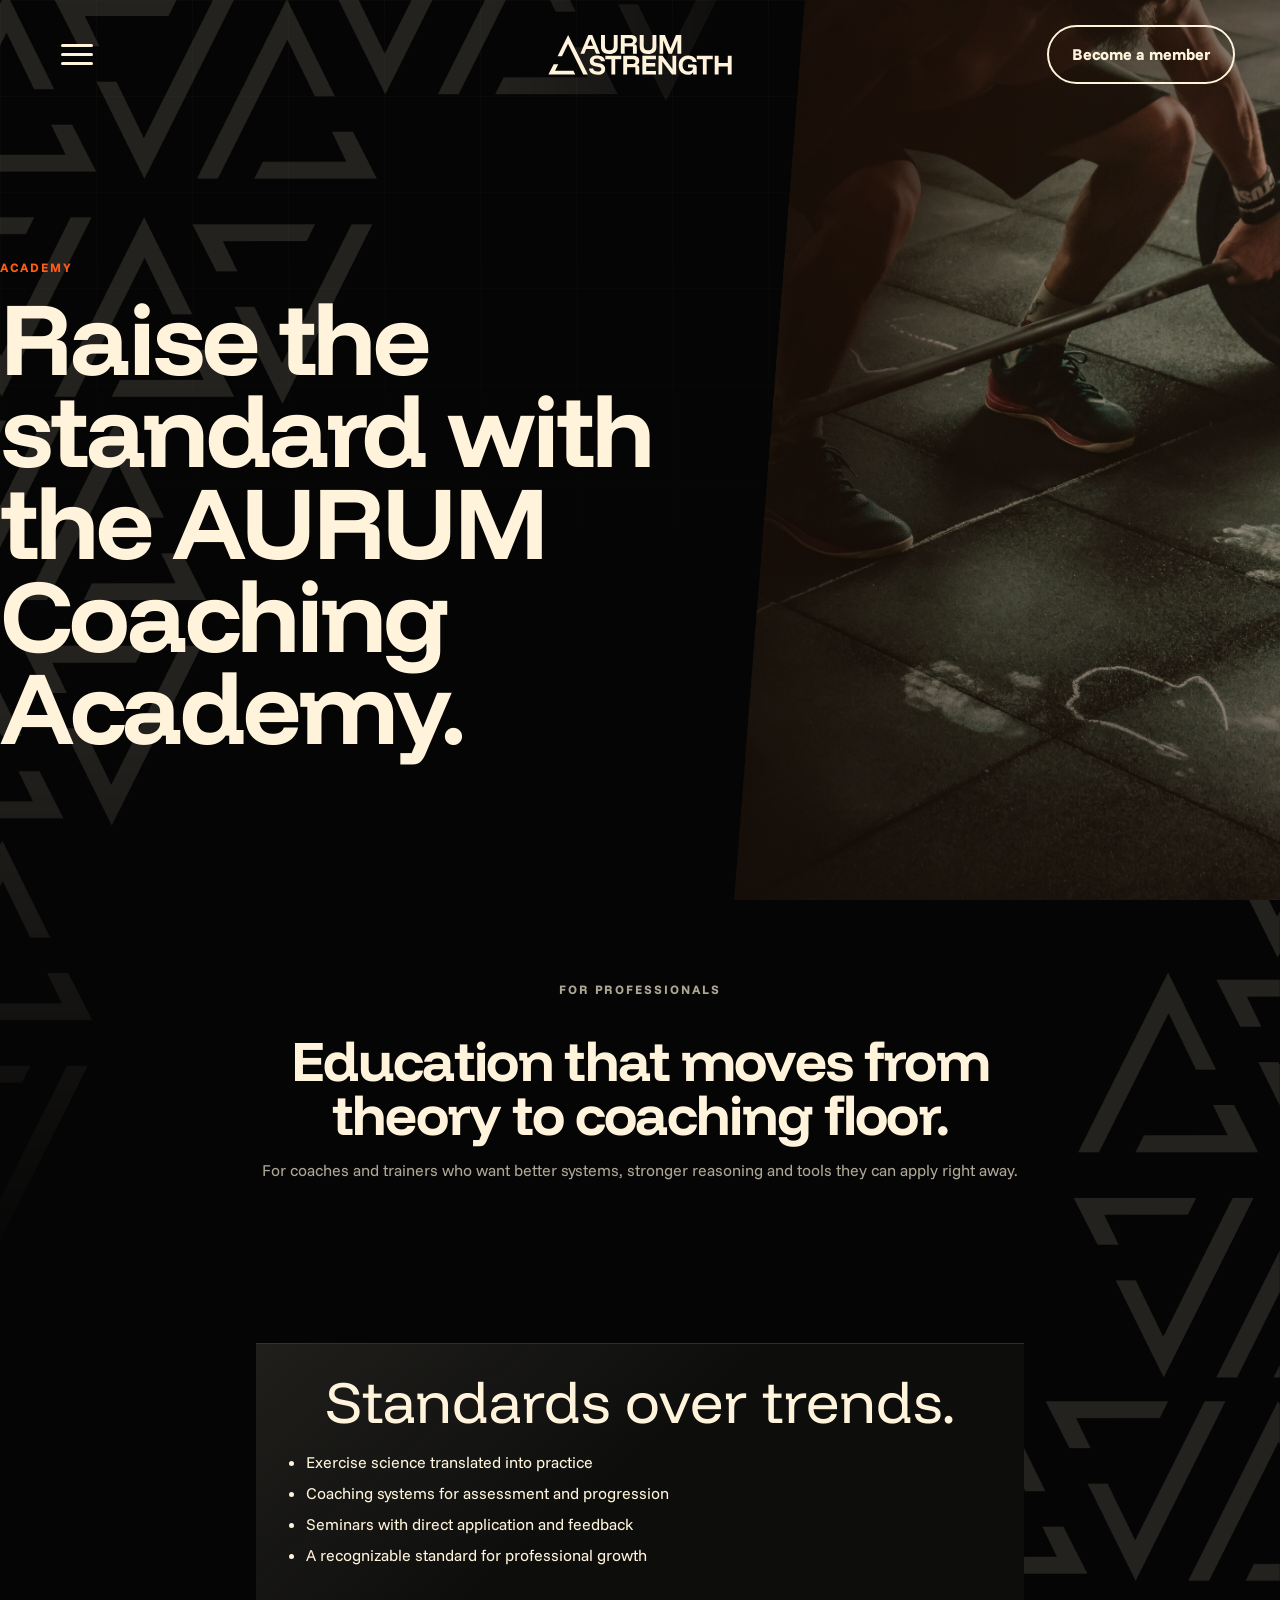
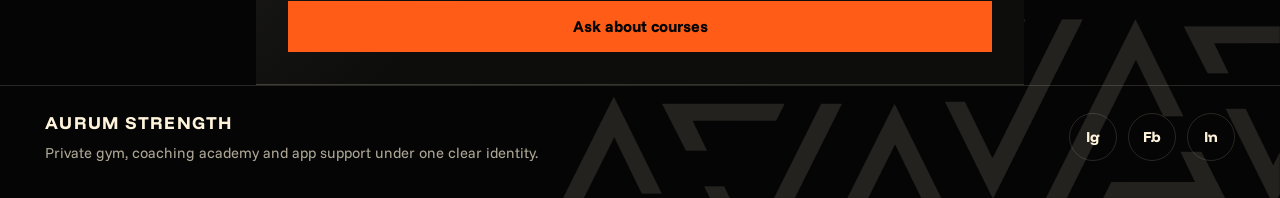
==== commit a24ac521: "Update Aurum website visuals" ====
--- a/academy.html
+++ b/academy.html
@@ -59,7 +59,7 @@
           </div>
           <figure class="academy-media reveal">
             <img
-              src="assets/aurum-coaching.jpeg"
+              src="assets/gympic3.jpg"
               alt="AURUM coach observing training technique"
             />
           </figure>
--- a/styles.css
+++ b/styles.css
@@ -372,9 +372,12 @@
 }
 
 .hero {
+  position: relative;
+  grid-template-columns: 1fr;
   min-height: 100vh;
   align-items: stretch;
   padding-top: 0;
+  overflow: hidden;
 }
 
 .page-hero,
@@ -391,6 +394,13 @@
 .contact-hero > div {
   align-self: center;
   padding-top: 7rem;
+}
+
+.hero-copy {
+  position: relative;
+  z-index: 2;
+  max-width: 780px;
+  padding-bottom: 4rem;
 }
 
 .hero .hero-media,
@@ -429,6 +439,22 @@
 .page-hero h1 {
   max-width: 10ch;
   font-size: clamp(4rem, 8vw, 8rem);
+  line-height: 0.9;
+}
+
+.home-intro {
+  display: grid;
+  grid-template-columns: minmax(0, 0.95fr) minmax(280px, 0.55fr);
+  gap: clamp(2rem, 6vw, 6rem);
+  align-items: end;
+  padding-top: 4rem;
+  padding-bottom: 4rem;
+  background: var(--color-black);
+}
+
+.home-intro h1 {
+  max-width: 10ch;
+  font-size: clamp(3.4rem, 7vw, 7rem);
   line-height: 0.9;
 }
 
@@ -509,8 +535,30 @@
   min-height: clamp(420px, 58vw, 690px);
 }
 
+.hero-media {
+  position: absolute;
+  inset: 0;
+  left: 50%;
+  z-index: 0;
+  width: 100vw;
+  min-height: 100vh;
+  margin-left: 0;
+  transform: translateX(-50%);
+  box-shadow: none;
+}
+
 .image-frame {
   min-height: 520px;
+}
+
+.atmosphere-section .image-frame {
+  background: var(--color-black);
+  box-shadow: none;
+}
+
+.atmosphere-section .image-frame img {
+  -webkit-mask-image: linear-gradient(90deg, black 0%, black 68%, rgba(0, 0, 0, 0.45) 86%, transparent 100%);
+  mask-image: linear-gradient(90deg, black 0%, black 68%, rgba(0, 0, 0, 0.45) 86%, transparent 100%);
 }
 
 .hero-media img,
@@ -519,12 +567,32 @@
 .academy-media img,
 .contact-media img,
 .member-media img {
+  display: block;
   width: 100%;
   height: 100%;
   min-height: inherit;
   object-fit: cover;
-  opacity: 0.56;
-  filter: grayscale(1) contrast(1.12) brightness(0.82);
+  opacity: 0.82;
+  filter: saturate(1.18) contrast(1.04) brightness(0.94);
+}
+
+.hero-video-frame {
+  position: absolute;
+  inset: 0;
+  width: 100%;
+  height: 100%;
+}
+
+.hero-media video {
+  display: block;
+  width: 100%;
+  height: 100%;
+  max-width: none;
+  min-height: inherit;
+  object-fit: cover;
+  object-position: center center;
+  opacity: 1;
+  filter: saturate(1.08) contrast(1.02) brightness(1.02);
 }
 
 .hero-media::after,
@@ -542,6 +610,19 @@
   pointer-events: none;
 }
 
+.hero-media::after {
+  background:
+    linear-gradient(90deg, rgba(5, 5, 5, 0.7) 0%, rgba(5, 5, 5, 0.38) 42%, rgba(5, 5, 5, 0.08) 100%),
+    linear-gradient(180deg, rgba(5, 5, 5, 0.16) 0%, rgba(5, 5, 5, 0.1) 48%, rgba(5, 5, 5, 0.52) 100%),
+    linear-gradient(135deg, rgba(255, 93, 23, 0.14), transparent 44%);
+}
+
+.atmosphere-section .image-frame::after {
+  background:
+    linear-gradient(90deg, transparent 0%, rgba(5, 5, 5, 0.08) 58%, rgba(5, 5, 5, 0.54) 86%, rgba(5, 5, 5, 0.94) 100%),
+    linear-gradient(180deg, rgba(5, 5, 5, 0.16) 0%, transparent 28%, transparent 70%, rgba(5, 5, 5, 0.4) 100%);
+}
+
 .proof-strip {
   display: grid;
   grid-template-columns: repeat(4, minmax(0, 1fr));
@@ -587,17 +668,78 @@
   grid-template-columns: minmax(0, 1.25fr) minmax(300px, 0.75fr);
 }
 
-.page-hero-offer .page-media {
+.page-hero-offer .page-media,
+.page-hero-system .page-media,
+.academy-media,
+.contact-media,
+.member-media {
   min-height: 100vh;
+  background: var(--color-black);
+  box-shadow: none;
+}
+
+.page-hero-offer .page-media img {
+  object-position: 260% center;
+}
+
+.page-hero-offer .page-media::after,
+.academy-media::after,
+.contact-media::after,
+.member-media::after {
+  background:
+    linear-gradient(90deg, rgba(5, 5, 5, 0.86) 0%, rgba(5, 5, 5, 0.42) 18%, transparent 42%),
+    linear-gradient(180deg, rgba(5, 5, 5, 0.44) 0%, transparent 24%, transparent 68%, rgba(5, 5, 5, 0.72) 100%),
+    linear-gradient(135deg, rgba(255, 93, 23, 0.12), transparent 44%);
+}
+
+.member-media::after {
+  background:
+    linear-gradient(90deg, rgba(5, 5, 5, 0.96) 0%, rgba(5, 5, 5, 0.62) 22%, rgba(5, 5, 5, 0.12) 52%, transparent 100%),
+    linear-gradient(180deg, rgba(5, 5, 5, 0.5) 0%, transparent 26%, transparent 62%, rgba(5, 5, 5, 0.82) 100%),
+    linear-gradient(135deg, rgba(255, 93, 23, 0.1), transparent 44%);
 }
 
 .page-hero-system {
   grid-template-columns: minmax(320px, 0.78fr) minmax(0, 1.22fr);
 }
 
+.page-hero-system > div {
+  display: grid;
+  justify-items: end;
+  gap: 1rem;
+  position: relative;
+  z-index: 1;
+  align-self: center;
+  justify-self: end;
+  width: min(100%, 44rem);
+  max-width: 44rem;
+  padding-top: 7rem;
+  text-align: right;
+}
+
+.page-hero-system h1 {
+  max-width: 11ch;
+  text-align: right;
+}
+
 .page-hero-system .page-media {
   order: -1;
+  z-index: 0;
+  width: calc(100% + 18vw);
   min-height: 100vh;
+  margin-right: -18vw;
+}
+
+.page-hero-system .page-media img {
+  -webkit-mask-image: linear-gradient(90deg, black 0%, black 54%, rgba(0, 0, 0, 0.42) 76%, transparent 100%);
+  mask-image: linear-gradient(90deg, black 0%, black 54%, rgba(0, 0, 0, 0.42) 76%, transparent 100%);
+}
+
+.page-hero-system .page-media::after {
+  background:
+    linear-gradient(90deg, transparent 0%, rgba(5, 5, 5, 0.12) 48%, rgba(5, 5, 5, 0.68) 78%, rgba(5, 5, 5, 0.96) 100%),
+    linear-gradient(180deg, rgba(5, 5, 5, 0.44) 0%, transparent 24%, transparent 68%, rgba(5, 5, 5, 0.72) 100%),
+    linear-gradient(45deg, rgba(255, 93, 23, 0.12), transparent 44%);
 }
 
 .offer-editorial {
@@ -716,7 +858,7 @@
 .academy-hero {
   display: grid;
   grid-template-columns: minmax(0, 0.78fr) minmax(300px, 0.58fr);
-  gap: 2rem;
+  gap: 0;
   align-items: stretch;
   min-height: 100vh;
   padding: 0 0 3rem;
@@ -729,20 +871,50 @@
 }
 
 .academy-media {
+  width: calc(100% + var(--page-padding));
   min-height: 100vh;
-  clip-path: polygon(12% 0, 100% 0, 88% 100%, 0 100%);
+  margin-right: calc(var(--page-padding) * -1);
+  clip-path: polygon(12% 0, 100% 0, 100% 100%, 0 100%);
+}
+
+.academy-media img {
+  -webkit-mask-image: linear-gradient(102deg, transparent 0%, rgba(0, 0, 0, 0.28) 14%, black 36%);
+  mask-image: linear-gradient(102deg, transparent 0%, rgba(0, 0, 0, 0.28) 14%, black 36%);
+  filter: sepia(0.16) saturate(1.08) hue-rotate(-8deg) contrast(1.04) brightness(0.94);
+}
+
+.academy-media::after {
+  background:
+    linear-gradient(rgba(118, 58, 22, 0.14), rgba(118, 58, 22, 0.14)),
+    linear-gradient(102deg, rgba(5, 5, 5, 0.98) 0%, rgba(5, 5, 5, 0.72) 18%, rgba(5, 5, 5, 0.1) 48%, transparent 100%),
+    linear-gradient(180deg, rgba(5, 5, 5, 0.44) 0%, transparent 24%, transparent 68%, rgba(5, 5, 5, 0.72) 100%),
+    linear-gradient(135deg, rgba(255, 93, 23, 0.12), transparent 44%);
 }
 
 .academy-layout {
   display: grid;
-  grid-template-columns: minmax(0, 0.95fr) minmax(300px, 0.65fr);
-  gap: 2rem;
+  grid-template-columns: minmax(0, 1fr);
+  gap: 10rem;
+  justify-items: center;
   align-items: start;
+  padding-top: 2rem;
+}
+
+.academy-layout .section-heading {
+  justify-items: center;
+  max-width: 52rem;
+  text-align: center;
+}
+
+.academy-layout .section-heading h2,
+.academy-layout .section-heading p:last-child {
+  max-width: none;
 }
 
 .academy-manifest {
   display: grid;
   gap: 1.5rem;
+  width: min(100%, 48rem);
   padding: 2rem;
   background:
     linear-gradient(140deg, rgba(255, 244, 219, 0.08), transparent 45%),
@@ -752,11 +924,12 @@
 }
 
 .academy-manifest > p {
-  max-width: 8ch;
+  max-width: none;
   color: var(--color-beige);
   font-family: "Funnel Display", "Funnel Sans", sans-serif;
   font-size: clamp(2.4rem, 4.6vw, 4.6rem);
   line-height: 0.88;
+  text-align: center;
 }
 
 .academy-manifest li {
@@ -853,11 +1026,28 @@
 
 .member-layout {
   display: grid;
-  grid-template-columns: minmax(260px, 0.38fr) minmax(0, 0.62fr);
-  gap: 2rem;
+  grid-template-columns: minmax(0, 1fr);
+  gap: 2.5rem;
+  justify-items: center;
   align-items: start;
   padding-top: 0;
   padding-bottom: 7rem;
+}
+
+.member-layout .question-heading {
+  position: static;
+  justify-items: center;
+  max-width: 46rem;
+  text-align: center;
+}
+
+.member-layout .question-heading h2,
+.member-layout .question-heading p:last-child {
+  max-width: none;
+}
+
+.member-layout .contact-form {
+  width: min(100%, 72rem);
 }
 
 .contact-note {
@@ -1235,6 +1425,7 @@
 @media (max-width: 1080px) {
   .hero,
   .page-hero,
+  .home-intro,
   .academy-hero,
   .contact-hero,
   .member-hero,
@@ -1367,6 +1558,10 @@
     min-height: 380px;
   }
 
+  .hero-media {
+    margin-left: 0;
+  }
+
   .academy-media {
     clip-path: none;
   }
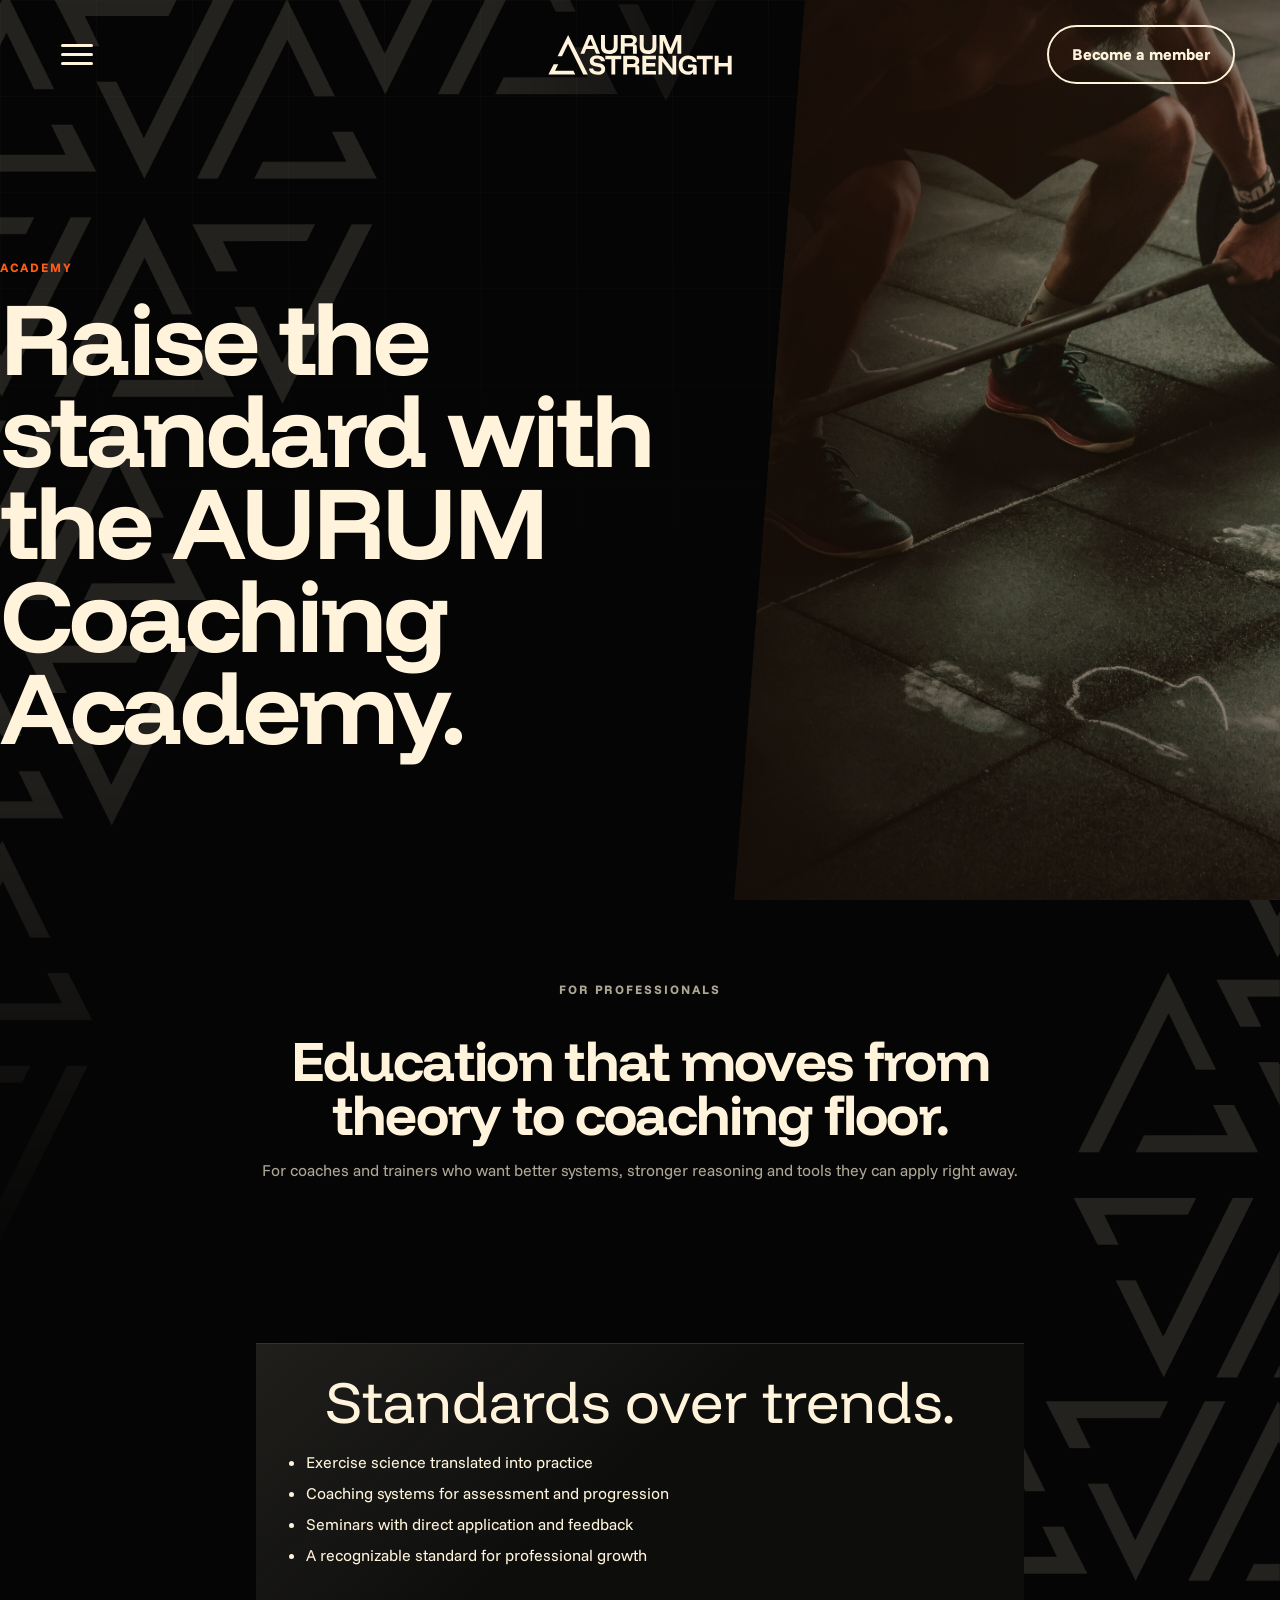
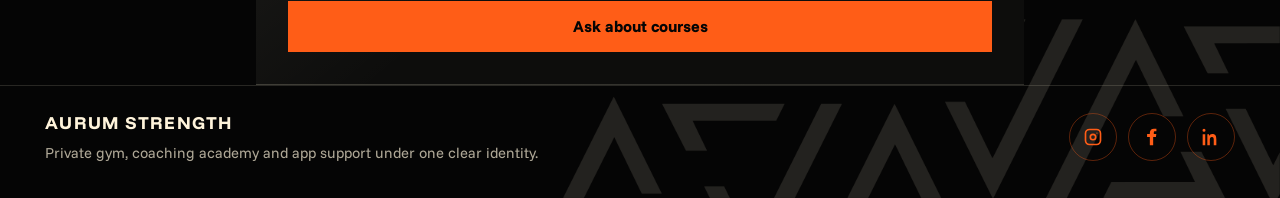
==== commit dfaadac9: "Use social media logos in footer" ====
--- a/academy.html
+++ b/academy.html
@@ -93,9 +93,21 @@
           <p>Private gym, coaching academy and app support under one clear identity.</p>
         </div>
         <nav class="footer-socials" aria-label="Social media">
-          <a href="https://www.instagram.com/aurumstrength/" target="_blank" rel="noopener" aria-label="AURUM Strength on Instagram">Ig</a>
-          <a href="https://www.facebook.com/aurumstrength/" target="_blank" rel="noopener" aria-label="AURUM Strength on Facebook">Fb</a>
-          <a href="https://www.linkedin.com/company/aurum-strength/" target="_blank" rel="noopener" aria-label="AURUM Strength on LinkedIn">In</a>
+          <a href="https://www.instagram.com/aurumstrength/" target="_blank" rel="noopener" aria-label="AURUM Strength on Instagram">
+            <svg viewBox="0 0 24 24" aria-hidden="true">
+              <path d="M7.75 2h8.5A5.75 5.75 0 0 1 22 7.75v8.5A5.75 5.75 0 0 1 16.25 22h-8.5A5.75 5.75 0 0 1 2 16.25v-8.5A5.75 5.75 0 0 1 7.75 2Zm0 2A3.75 3.75 0 0 0 4 7.75v8.5A3.75 3.75 0 0 0 7.75 20h8.5A3.75 3.75 0 0 0 20 16.25v-8.5A3.75 3.75 0 0 0 16.25 4h-8.5Zm4.25 3.75A4.25 4.25 0 1 1 7.75 12 4.25 4.25 0 0 1 12 7.75Zm0 2A2.25 2.25 0 1 0 14.25 12 2.25 2.25 0 0 0 12 9.75Zm4.75-3.25a.75.75 0 1 1-.75.75.75.75 0 0 1 .75-.75Z" />
+            </svg>
+          </a>
+          <a href="https://www.facebook.com/aurumstrength/" target="_blank" rel="noopener" aria-label="AURUM Strength on Facebook">
+            <svg viewBox="0 0 24 24" aria-hidden="true">
+              <path d="M14.2 8.4V6.6c0-.9.2-1.4 1.5-1.4h1.6V2.1C16.5 2 15.5 2 14.4 2c-3 0-5 1.8-5 5.1v1.3H6.1v3.5h3.3V22h4V11.9h3.3l.5-3.5h-3Z" />
+            </svg>
+          </a>
+          <a href="https://www.linkedin.com/company/aurum-strength/" target="_blank" rel="noopener" aria-label="AURUM Strength on LinkedIn">
+            <svg viewBox="0 0 24 24" aria-hidden="true">
+              <path d="M5.1 8.7H2V22h3.1V8.7ZM3.6 2A1.8 1.8 0 1 0 5.4 3.8 1.8 1.8 0 0 0 3.6 2Zm7 6.7h-3V22h3v-6.6c0-1.7.3-3.4 2.5-3.4s2.2 2 2.2 3.5V22h3.1v-7.3c0-3.6-.8-6.3-4.9-6.3a4.2 4.2 0 0 0-3.8 2.1h-.1V8.7Z" />
+            </svg>
+          </a>
         </nav>
       </footer>
     </div>
--- a/styles.css
+++ b/styles.css
@@ -1389,11 +1389,9 @@
   place-items: center;
   width: 3rem;
   height: 3rem;
-  border: 1px solid var(--color-beige-line);
+  border: 1px solid rgba(255, 93, 23, 0.35);
   border-radius: 999px;
-  color: var(--color-beige);
-  font-family: "Funnel Display", "Funnel Sans", sans-serif;
-  font-weight: 900;
+  color: var(--color-orange);
   transition:
     background 180ms ease,
     border-color 180ms ease,
@@ -1401,11 +1399,17 @@
     transform 180ms ease;
 }
 
+.footer-socials svg {
+  width: 1.25rem;
+  height: 1.25rem;
+  fill: currentColor;
+}
+
 .footer-socials a:hover,
 .footer-socials a:focus-visible {
-  background: var(--color-orange);
+  background: var(--color-orange-soft);
   border-color: var(--color-orange);
-  color: var(--color-black);
+  color: var(--color-orange);
   transform: translateY(-2px);
 }
 
